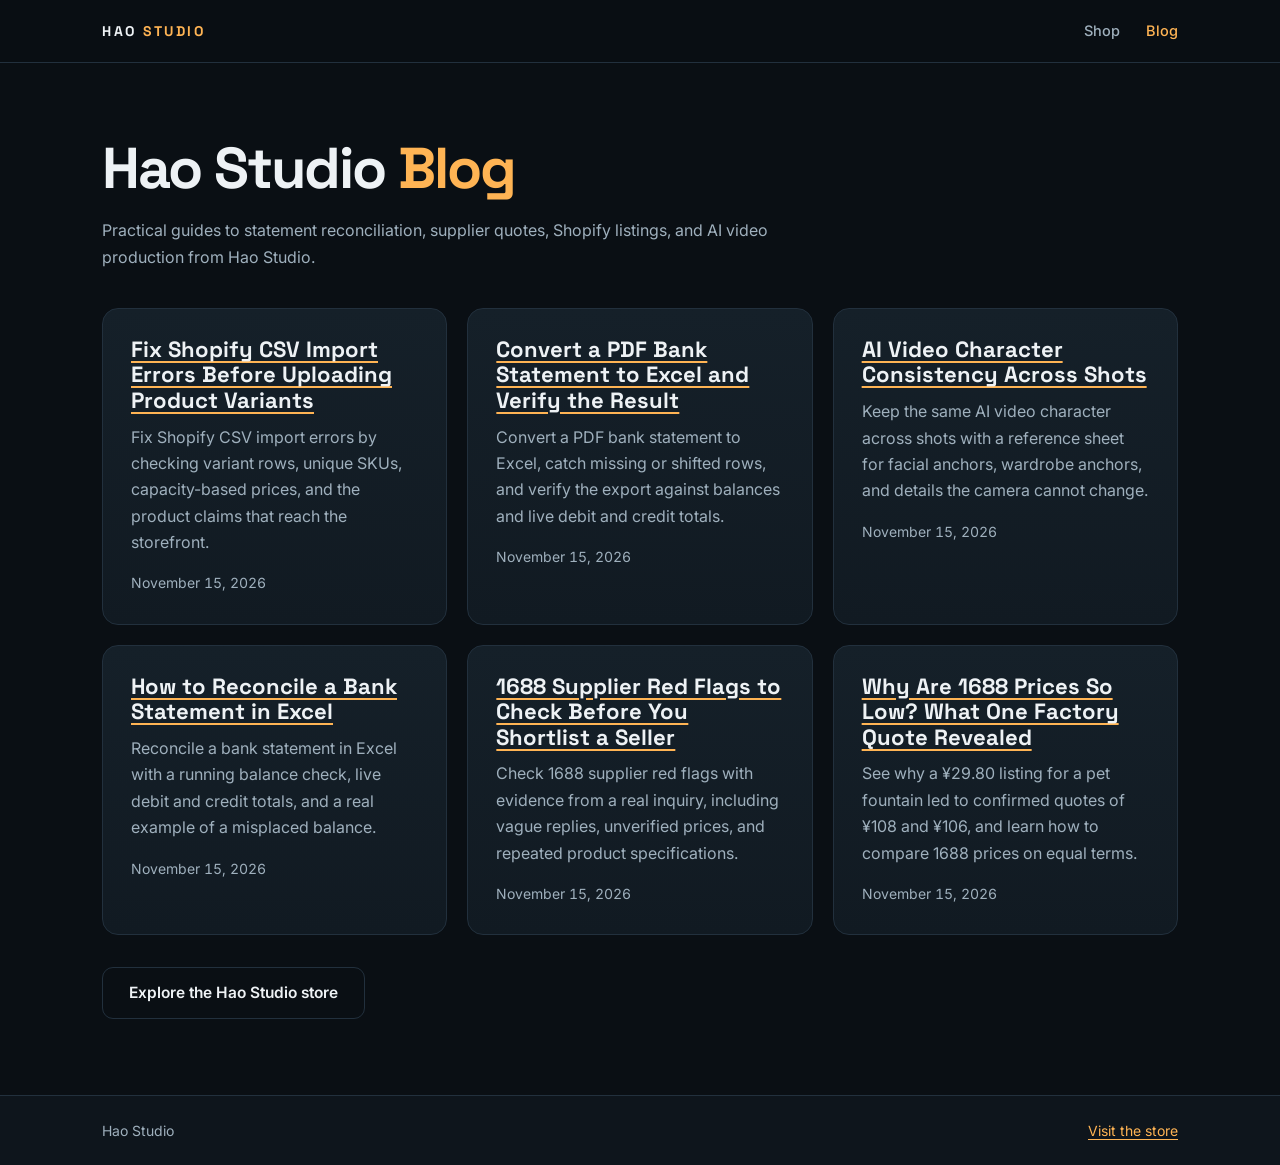
==== blog/index.html @ c003d40d "Launch blog: 6 SEO articles, sitemap, Blog nav link" ====
<!doctype html>
<html lang="en">
<head>
  <meta charset="utf-8">
  <meta name="viewport" content="width=device-width, initial-scale=1">
  <meta name="theme-color" content="#0a0f14">
  <title>Blog | Hao Studio</title>
  <meta name="description" content="Practical guides to statement reconciliation, supplier quotes, Shopify listings, and AI video production from Hao Studio.">
  <link rel="canonical" href="https://haostudio.me/blog/">
  <meta property="og:site_name" content="Hao Studio">
  <meta property="og:title" content="Blog">
  <meta property="og:description" content="Practical guides to statement reconciliation, supplier quotes, Shopify listings, and AI video production from Hao Studio.">
  <meta property="og:type" content="website">
  <meta property="og:url" content="https://haostudio.me/blog/">
  <link rel="stylesheet" href="assets/blog.css">
<script type="application/ld+json">
{
  "@context": "https://schema.org",
  "@type": "CollectionPage",
  "name": "Hao Studio Blog",
  "url": "https://haostudio.me/blog/"
}
</script>
</head>
<body>
  <a class="skip" href="#main">Skip to content</a>
  <nav class="site-nav" aria-label="Main navigation">
    <div class="wrap nav-in">
      <a class="logo" href="https://haostudio.me">Hao <span>Studio</span></a>
      <div class="nav-links">
        <a href="https://haostudio.me">Shop</a>
        <a href="./" aria-current="page">Blog</a>
      </div>
    </div>
  </nav>
  <main id="main" class="wrap blog-wrap">
    <header class="blog-header">
      <h1>Hao Studio <em>Blog</em></h1>
      <p>Practical guides to statement reconciliation, supplier quotes, Shopify listings, and AI video production from Hao Studio.</p>
    </header>
    <div class="blog-grid">
      <article class="post-card"><h2><a href="shopify-csv-import-errors/">Fix Shopify CSV Import Errors Before Uploading Product Variants</a></h2>
        <p>Fix Shopify CSV import errors by checking variant rows, unique SKUs, capacity-based prices, and the product claims that reach the storefront.</p><time datetime="2026-11-15">November 15, 2026</time></article>
      <article class="post-card"><h2><a href="pdf-bank-statement-to-excel/">Convert a PDF Bank Statement to Excel and Verify the Result</a></h2>
        <p>Convert a PDF bank statement to Excel, catch missing or shifted rows, and verify the export against balances and live debit and credit totals.</p><time datetime="2026-11-15">November 15, 2026</time></article>
      <article class="post-card"><h2><a href="keep-ai-video-character-consistent/">AI Video Character Consistency Across Shots</a></h2>
        <p>Keep the same AI video character across shots with a reference sheet for facial anchors, wardrobe anchors, and details the camera cannot change.</p><time datetime="2026-11-15">November 15, 2026</time></article>
      <article class="post-card"><h2><a href="how-to-reconcile-a-bank-statement-in-excel/">How to Reconcile a Bank Statement in Excel</a></h2>
        <p>Reconcile a bank statement in Excel with a running balance check, live debit and credit totals, and a real example of a misplaced balance.</p><time datetime="2026-11-15">November 15, 2026</time></article>
      <article class="post-card"><h2><a href="1688-supplier-red-flags/">1688 Supplier Red Flags to Check Before You Shortlist a Seller</a></h2>
        <p>Check 1688 supplier red flags with evidence from a real inquiry, including vague replies, unverified prices, and repeated product specifications.</p><time datetime="2026-11-15">November 15, 2026</time></article>
      <article class="post-card"><h2><a href="1688-prices-explained/">Why Are 1688 Prices So Low? What One Factory Quote Revealed</a></h2>
        <p>See why a ¥29.80 listing for a pet fountain led to confirmed quotes of ¥108 and ¥106, and learn how to compare 1688 prices on equal terms.</p><time datetime="2026-11-15">November 15, 2026</time></article>
    </div>
    <div class="store-cta"><a class="btn ghost" href="https://haostudio.me">Explore the Hao Studio store</a></div>
  </main>

  <footer class="site-footer">
    <div class="wrap footer-in">
      <span>Hao Studio</span>
      <a href="https://haostudio.me">Visit the store</a>
    </div>
  </footer>
</body>
</html>
---- blog/assets/blog.css ----
@import url("https://fonts.googleapis.com/css2?family=Space+Grotesk:wght@500;600;700&family=Inter:wght@400;500;600&display=swap");

:root {
  color-scheme: dark;
  --bg: #0a0f14;
  --bg2: #0e151c;
  --panel: #111a22;
  --panel2: #152029;
  --line: #22303d;
  --ink: #eef2f5;
  --mut: #9fb0bd;
  --mut2: #7d8fa0;
  --amber: #ffb454;
  --amber2: #ff8a3d;
  --radius: 16px;
  --heading: "Space Grotesk", Inter, "Segoe UI", sans-serif;
}

* { box-sizing: border-box; }
body { margin: 0; background: var(--bg); color: var(--ink); font: 400 1rem/1.65 Inter, -apple-system, "Segoe UI", Roboto, Arial, sans-serif; }
h1, h2, h3 { margin: 0; font-family: var(--heading); line-height: 1.15; }
a { color: var(--amber); text-underline-offset: .2em; }
a:focus-visible { outline: 2px solid var(--amber); outline-offset: 4px; }
p { margin: 0 0 1em; }
.wrap { width: min(100%, 1120px); margin-inline: auto; padding-inline: clamp(16px, 4vw, 22px); }
.skip { position: fixed; top: .5rem; left: .5rem; z-index: 30; padding: .5rem; background: var(--bg); transform: translateY(-150%); }
.skip:focus { transform: none; }

.site-nav { position: sticky; top: 0; z-index: 20; background: rgb(10 15 20 / .82); backdrop-filter: blur(10px); border-bottom: 1px solid var(--line); }
.nav-in { display: flex; justify-content: space-between; align-items: center; gap: 14px; min-height: 62px; }
.logo { font: 700 14px var(--heading); letter-spacing: 2.5px; text-transform: uppercase; color: var(--ink); text-decoration: none; }
.logo span, .blog-header em { color: var(--amber); font-style: normal; }
.nav-links { display: flex; gap: clamp(14px, 4vw, 26px); align-items: center; }
.nav-links a { color: var(--mut); text-decoration: none; font-size: 14.5px; font-weight: 500; }
.nav-links a:hover, .nav-links [aria-current] { color: var(--amber); }

.article-wrap { max-width: 792px; padding-bottom: clamp(36px, 7vw, 76px); }
.article-header, .blog-header { padding-block: clamp(34px, 7vw, 72px) clamp(24px, 4vw, 38px); }
.back { display: inline-block; margin-bottom: 20px; font-size: .875rem; }
h1 { font-size: clamp(2rem, 6vw, 3.6rem); letter-spacing: -.035em; text-wrap: balance; }
time { display: inline-block; margin-top: 16px; color: var(--mut); font-size: .875rem; font-variant-numeric: tabular-nums; }
.article-body { font-size: clamp(1rem, 2vw, 1.08rem); overflow-wrap: anywhere; }
.article-body h2 { font-size: clamp(1.45rem, 3.4vw, 1.9rem); margin: 1.7em 0 .55em; }
.article-body h3 { font-size: 1.16rem; margin: 1.45em 0 .5em; }
.article-body ul { padding-inline-start: 1.4rem; }
.article-body li + li { margin-top: .4em; }
code { background: var(--panel2); padding: .12em .25em; border-radius: .2em; }

.doc { margin: 1.5em 0 1.8em; padding: clamp(12px, 3vw, 22px); background: #f7f3ea; color: #1c2330; border-radius: 14px; box-shadow: 0 24px 60px rgb(0 0 0 / .45); }
.doc table { width: 100%; table-layout: fixed; border-collapse: collapse; font-size: clamp(.82rem, 2.6vw, .94rem); }
.doc caption { text-align: left; font: 700 1.12rem/1.2 var(--heading); margin-bottom: .8em; }
.doc th, .doc td { border-bottom: 1px solid #ddd3bd; padding: .55em .35em; text-align: left; vertical-align: top; }
.doc th { color: #614a19; font-weight: 600; }
.doc td { font-variant-numeric: tabular-nums; }

.cta, .post-card { background: linear-gradient(180deg, var(--panel2), var(--panel)); border: 1px solid var(--line); border-radius: var(--radius); padding: clamp(18px, 4vw, 28px); }
.cta { margin-top: 2.3rem; border-color: rgb(255 180 84 / .5); }
.cta h2, .related h2 { margin-bottom: 15px; font-size: 1.35rem; }
.btn { display: inline-block; background: linear-gradient(135deg, var(--amber), var(--amber2)); color: #1a1206; padding: 12px 26px; border-radius: 11px; text-decoration: none; font-weight: 600; font-size: 15.5px; box-shadow: 0 6px 24px rgb(255 150 50 / .28); transition: transform .15s ease, box-shadow .15s ease; }
.btn:hover { transform: translateY(-1px); box-shadow: 0 10px 30px rgb(255 150 50 / .36); }
.btn.ghost { background: transparent; color: var(--ink); border: 1px solid var(--line); box-shadow: none; }
.btn.ghost:hover { border-color: var(--mut2); }
.related, .store-cta { margin-top: 2rem; }
.related ul { margin: 0; padding-left: 1.4rem; }
.related li + li { margin-top: .45rem; }

.blog-wrap { padding-bottom: clamp(36px, 7vw, 76px); }
.blog-header p { max-width: 42rem; margin: 16px 0 0; color: var(--mut); }
.blog-grid { display: grid; grid-template-columns: repeat(auto-fit, minmax(min(100%, 300px), 1fr)); gap: 20px; }
.post-card h2 { font-size: 1.38rem; }
.post-card h2 a { color: var(--ink); text-decoration-color: var(--amber); }
.post-card h2 a:hover { color: var(--amber); }
.post-card p { color: var(--mut); margin: .65em 0 0; }
.site-footer { background: var(--bg2); border-top: 1px solid var(--line); color: var(--mut); font-size: .875rem; }
.footer-in { display: flex; flex-wrap: wrap; justify-content: space-between; gap: 8px 16px; padding-block: 23px; }

@media (prefers-reduced-motion: reduce) {
  .btn { transition: none; }
}
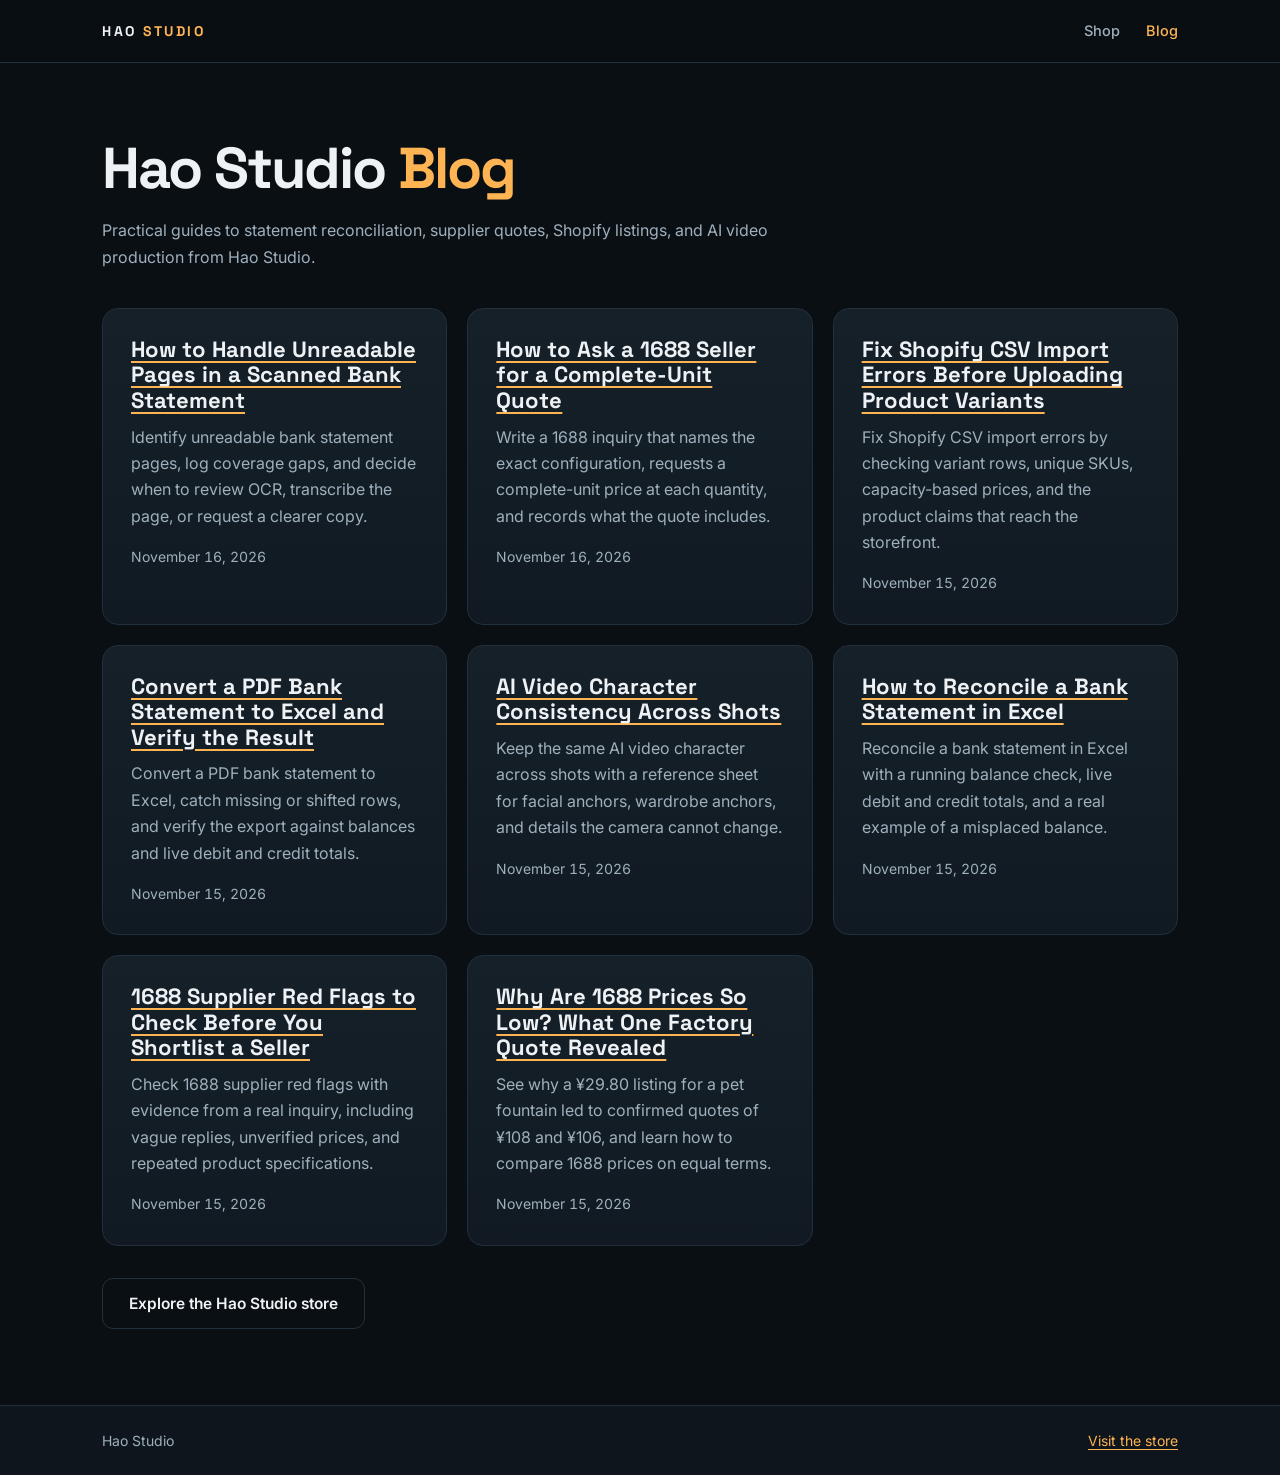
==== commit 51e3e9b2: "Add 2 blog posts: scanned bank statements + how to ask for a quote on 1688" ====
--- a/blog/index.html
+++ b/blog/index.html
@@ -39,6 +39,10 @@
       <p>Practical guides to statement reconciliation, supplier quotes, Shopify listings, and AI video production from Hao Studio.</p>
     </header>
     <div class="blog-grid">
+      <article class="post-card"><h2><a href="unreadable-scanned-bank-statement-to-excel/">How to Handle Unreadable Pages in a Scanned Bank Statement</a></h2>
+        <p>Identify unreadable bank statement pages, log coverage gaps, and decide when to review OCR, transcribe the page, or request a clearer copy.</p><time datetime="2026-11-16">November 16, 2026</time></article>
+      <article class="post-card"><h2><a href="how-to-ask-for-a-quote-on-1688/">How to Ask a 1688 Seller for a Complete-Unit Quote</a></h2>
+        <p>Write a 1688 inquiry that names the exact configuration, requests a complete-unit price at each quantity, and records what the quote includes.</p><time datetime="2026-11-16">November 16, 2026</time></article>
       <article class="post-card"><h2><a href="shopify-csv-import-errors/">Fix Shopify CSV Import Errors Before Uploading Product Variants</a></h2>
         <p>Fix Shopify CSV import errors by checking variant rows, unique SKUs, capacity-based prices, and the product claims that reach the storefront.</p><time datetime="2026-11-15">November 15, 2026</time></article>
       <article class="post-card"><h2><a href="pdf-bank-statement-to-excel/">Convert a PDF Bank Statement to Excel and Verify the Result</a></h2>
